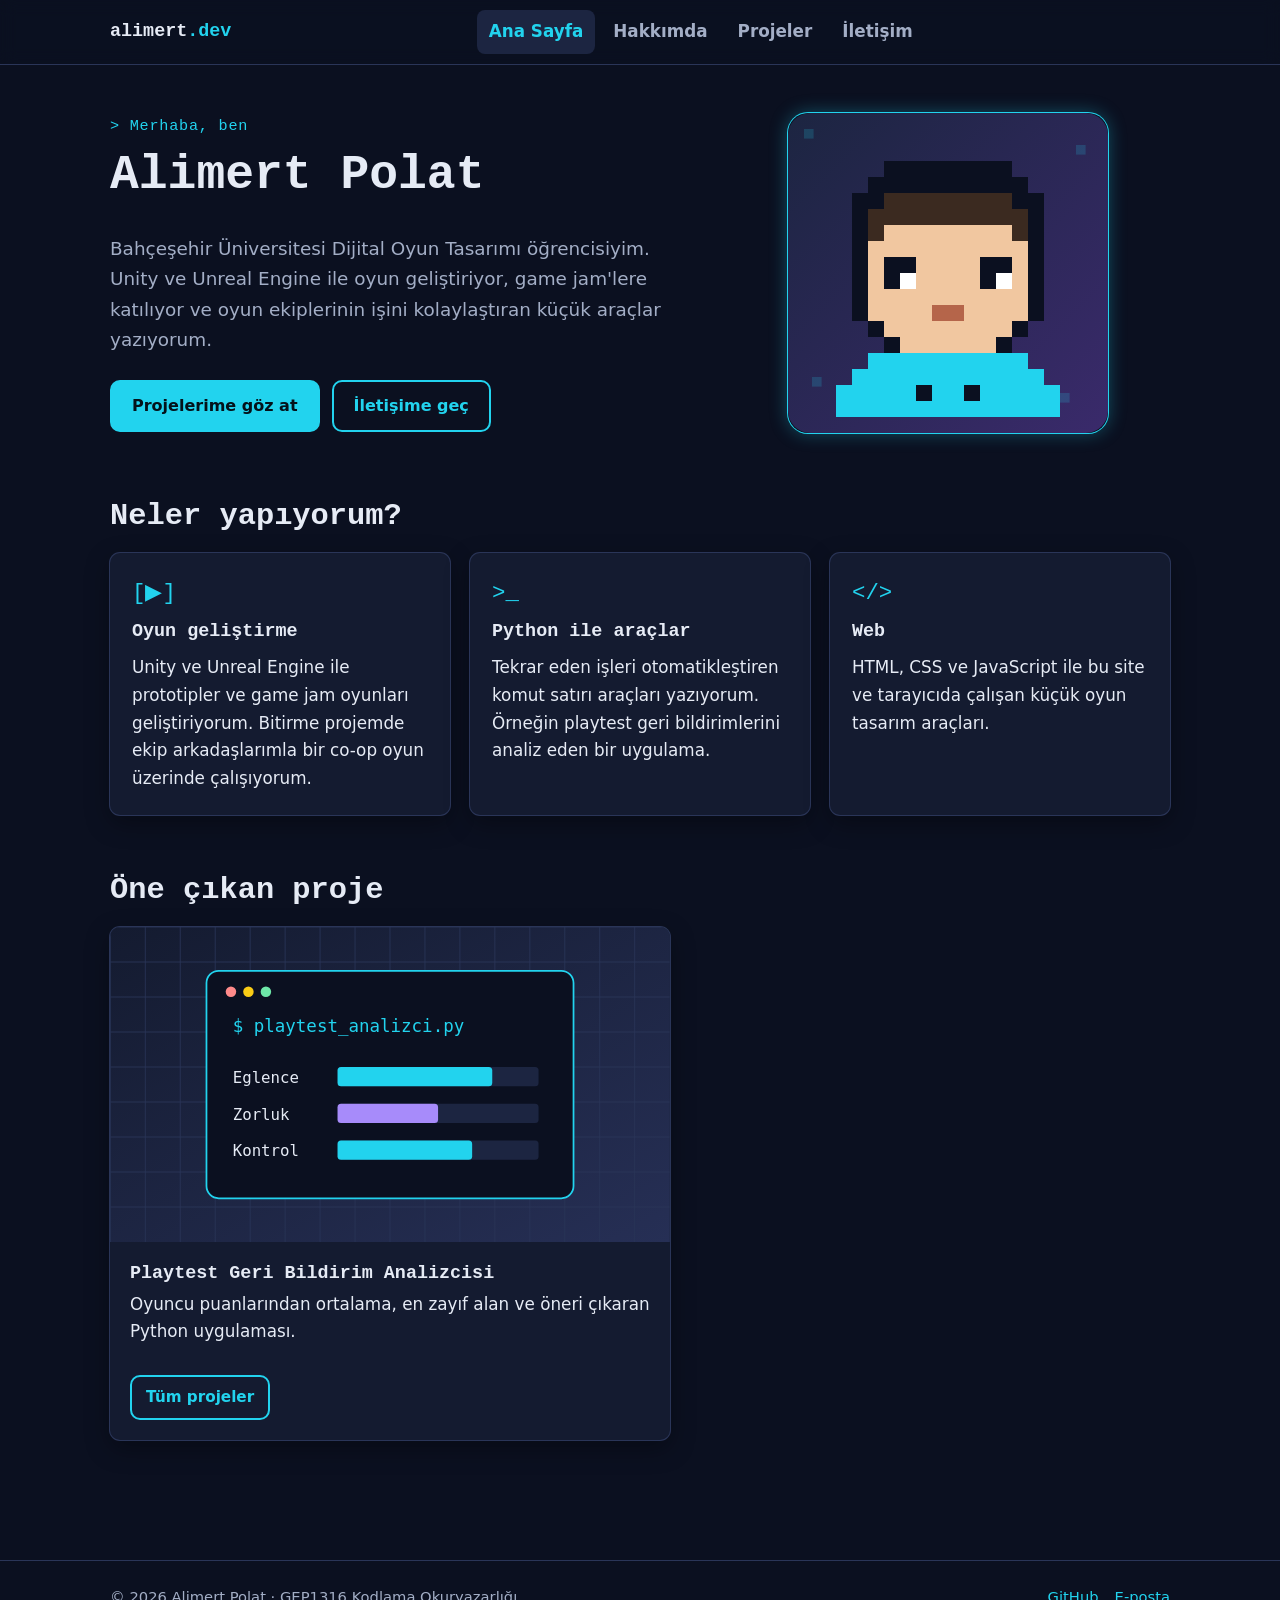
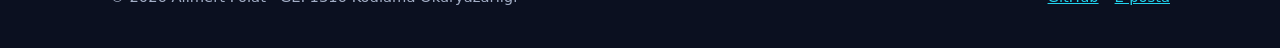
==== index.html @ 7de996af "Portfolyo: 4 sayfa, ortak stil, gorseller ve 3 mini proje Co-Authored-By: Claude Opus 5.5 <noreply@a" ====
<!DOCTYPE html>
<html lang="tr">
<head>
  <meta charset="UTF-8">
  <meta name="viewport" content="width=device-width, initial-scale=1">
  <title>Ana Sayfa | Alimert Polat</title>
  <meta name="description" content="Alimert Polat – Dijital Oyun Tasarımı öğrencisi. Projeler, oyunlar ve araçlar.">
  <link rel="icon" href="img/avatar.svg" type="image/svg+xml">
  <link rel="stylesheet" href="style.css">
</head>
<body>
  <a class="skip-link" href="#icerik">İçeriğe atla</a>

  <header class="site-header">
    <div class="container header-inner">
      <a class="logo" href="index.html">alimert<span>.dev</span></a>
      <nav class="site-nav" id="site-nav" aria-label="Ana menü">
        <ul class="nav-list">
          <li><a href="index.html" aria-current="page">Ana Sayfa</a></li>
          <li><a href="hakkimda.html">Hakkımda</a></li>
          <li><a href="projeler.html">Projeler</a></li>
          <li><a href="iletisim.html">İletişim</a></li>
        </ul>
      </nav>
      <div class="header-actions">
        <button class="icon-btn theme-toggle" type="button" aria-label="Açık temaya geç" hidden>☀</button>
        <button class="icon-btn menu-toggle" type="button" aria-label="Menüyü aç" aria-expanded="false" aria-controls="site-nav">☰</button>
      </div>
    </div>
  </header>

  <main id="icerik">
    <div class="container">
      <section class="hero" aria-labelledby="hero-baslik">
        <div>
          <p class="eyebrow">&gt; Merhaba, ben</p>
          <h1 id="hero-baslik">Alimert Polat</h1>
          <p class="lead">Bahçeşehir Üniversitesi Dijital Oyun Tasarımı öğrencisiyim. Unity ve Unreal Engine ile oyun geliştiriyor, game jam'lere katılıyor ve oyun ekiplerinin işini kolaylaştıran küçük araçlar yazıyorum.</p>
          <div class="hero-actions">
            <a class="btn btn-primary" href="projeler.html">Projelerime göz at</a>
            <a class="btn btn-ghost" href="iletisim.html">İletişime geç</a>
          </div>
        </div>
        <img class="hero-avatar" src="img/avatar.svg" alt="Alimert Polat'ı temsil eden, camgöbeği tişörtlü piksel sanatı karakter" width="320" height="320">
      </section>

      <section class="section" aria-labelledby="neler-baslik">
        <h2 id="neler-baslik">Neler yapıyorum?</h2>
        <div class="grid">
          <article class="card">
            <p class="card-icon" aria-hidden="true">[▶]</p>
            <h3>Oyun geliştirme</h3>
            <p>Unity ve Unreal Engine ile prototipler ve game jam oyunları geliştiriyorum. Bitirme projemde ekip arkadaşlarımla bir co-op oyun üzerinde çalışıyorum.</p>
          </article>
          <article class="card">
            <p class="card-icon" aria-hidden="true">&gt;_</p>
            <h3>Python ile araçlar</h3>
            <p>Tekrar eden işleri otomatikleştiren komut satırı araçları yazıyorum. Örneğin playtest geri bildirimlerini analiz eden bir uygulama.</p>
          </article>
          <article class="card">
            <p class="card-icon" aria-hidden="true">&lt;/&gt;</p>
            <h3>Web</h3>
            <p>HTML, CSS ve JavaScript ile bu site ve tarayıcıda çalışan küçük oyun tasarım araçları.</p>
          </article>
        </div>
      </section>

      <section class="section" aria-labelledby="son-baslik">
        <h2 id="son-baslik">Öne çıkan proje</h2>
        <article class="card project-card" style="max-width:560px">
          <img src="img/proje-playtest.svg" alt="Terminal penceresinde Eğlence, Zorluk ve Kontrol puanlarını gösteren çubuk grafik" width="640" height="360">
          <div class="project-body">
            <h3>Playtest Geri Bildirim Analizcisi</h3>
            <p>Oyuncu puanlarından ortalama, en zayıf alan ve öneri çıkaran Python uygulaması.</p>
            <div class="project-links">
              <a class="btn btn-ghost" href="projeler.html">Tüm projeler</a>
            </div>
          </div>
        </article>
      </section>
    </div>
  </main>

  <footer class="site-footer">
    <div class="container footer-inner">
      <p>© 2026 Alimert Polat · GEP1316 Kodlama Okuryazarlığı</p>
      <ul>
        <li><a href="https://github.com/almpolat">GitHub</a></li>
        <li><a href="mailto:alimert.polat@bahcesehir.edu.tr">E-posta</a></li>
      </ul>
    </div>
  </footer>

  <script src="script.js"></script>
</body>
</html>
---- style.css ----
/* =========================================================
   Alimert Polat – Portfolyo | Ortak stil dosyası
   Tema: "Oyun stüdyosu" (koyu) – açık tema data-theme ile
   ========================================================= */

/* ---------- Renk ve yazı tipi değişkenleri ---------- */
:root {
  --bg: #0b1020;
  --surface: #141b30;
  --surface-2: #1c2541;
  --text: #e6ebf5;
  --muted: #a3aec6;
  --accent: #22d3ee;      /* camgöbeği */
  --accent-2: #a78bfa;    /* mor */
  --accent-text: #04121a; /* vurgu üstündeki yazı */
  --border: #2a3558;
  --error: #ff8a8a;
  --success: #6ee7a8;
  --shadow: 0 0 0 1px var(--border), 0 8px 24px rgba(0, 0, 0, .35);
  --glow: 0 0 0 1px var(--accent), 0 0 18px rgba(34, 211, 238, .35);

  --font-body: "Segoe UI", system-ui, -apple-system, Roboto, Arial, sans-serif;
  --font-head: Consolas, "Cascadia Mono", "Courier New", monospace;
  --radius: 10px;
  --max: 1100px;
}

:root[data-theme="light"] {
  --bg: #f5f7fb;
  --surface: #ffffff;
  --surface-2: #eef2f8;
  --text: #111827;
  --muted: #4b5563;
  --accent: #0e7490;
  --accent-2: #6d28d9;
  --accent-text: #ffffff;
  --border: #d4dbe7;
  --error: #b91c1c;
  --success: #047857;
  --shadow: 0 0 0 1px var(--border), 0 6px 18px rgba(17, 24, 39, .08);
  --glow: 0 0 0 2px var(--accent), 0 6px 18px rgba(14, 116, 144, .18);
}

/* ---------- Temel ---------- */
*, *::before, *::after { box-sizing: border-box; }

html { scroll-behavior: smooth; }

body {
  margin: 0;
  background: var(--bg);
  color: var(--text);
  font-family: var(--font-body);
  font-size: 1.05rem;
  line-height: 1.65;
  min-height: 100vh;
  display: flex;
  flex-direction: column;
}

img { max-width: 100%; height: auto; display: block; }

/* hidden özniteliği, display tanımlı öğelerde de gerçekten gizlesin */
[hidden] { display: none !important; }

a { color: var(--accent); }
a:hover { text-decoration-thickness: 2px; }

h1, h2, h3 {
  font-family: var(--font-head);
  line-height: 1.25;
  margin: 0 0 .6em;
}
h1 { font-size: clamp(2rem, 5vw, 3rem); }
h2 { font-size: clamp(1.4rem, 3vw, 1.9rem); }
h3 { font-size: 1.15rem; }

p { margin: 0 0 1em; }

.container {
  width: 100%;
  max-width: var(--max);
  margin: 0 auto;
  padding: 0 20px;
}

/* Klavye kullanıcıları için görünür odak */
:focus-visible {
  outline: 3px solid var(--accent);
  outline-offset: 3px;
  border-radius: 4px;
}

/* "İçeriğe atla" bağlantısı: sadece klavyeyle odaklanınca görünür */
.skip-link {
  position: absolute;
  left: 12px;
  top: -60px;
  background: var(--accent);
  color: var(--accent-text);
  padding: 10px 16px;
  border-radius: var(--radius);
  font-weight: 700;
  z-index: 100;
}
.skip-link:focus { top: 12px; }

.visually-hidden {
  position: absolute !important;
  width: 1px; height: 1px;
  overflow: hidden;
  clip: rect(0 0 0 0);
  white-space: nowrap;
}

/* ---------- Üst bilgi ve menü ---------- */
.site-header {
  position: sticky;
  top: 0;
  z-index: 50;
  background: color-mix(in srgb, var(--bg) 88%, transparent);
  backdrop-filter: blur(8px);
  border-bottom: 1px solid var(--border);
}

.header-inner {
  display: flex;
  align-items: center;
  justify-content: space-between;
  gap: 16px;
  min-height: 64px;
}

.logo {
  font-family: var(--font-head);
  font-weight: 700;
  font-size: 1.15rem;
  color: var(--text);
  text-decoration: none;
}
.logo span { color: var(--accent); }

.nav-list {
  list-style: none;
  display: flex;
  gap: 6px;
  margin: 0;
  padding: 0;
}

.nav-list a {
  display: block;
  padding: 8px 12px;
  border-radius: 8px;
  color: var(--muted);
  text-decoration: none;
  font-weight: 600;
}
.nav-list a:hover { color: var(--text); background: var(--surface-2); }
.nav-list a[aria-current="page"] { color: var(--accent); background: var(--surface-2); }

.header-actions { display: flex; align-items: center; gap: 8px; }

.icon-btn {
  display: inline-flex;
  align-items: center;
  justify-content: center;
  width: 42px;
  height: 42px;
  border-radius: 8px;
  border: 1px solid var(--border);
  background: var(--surface);
  color: var(--text);
  font-size: 1.1rem;
  cursor: pointer;
}
.icon-btn:hover { border-color: var(--accent); }

.menu-toggle { display: none; }

/* ---------- Butonlar ---------- */
.btn {
  display: inline-block;
  padding: 11px 20px;
  border-radius: var(--radius);
  border: 2px solid var(--accent);
  font-weight: 700;
  font-size: 1rem;
  text-decoration: none;
  cursor: pointer;
  font-family: var(--font-body);
}
.btn-primary { background: var(--accent); color: var(--accent-text); }
.btn-primary:hover { box-shadow: var(--glow); }
.btn-ghost { background: transparent; color: var(--accent); }
.btn-ghost:hover { background: var(--surface-2); }

/* ---------- Ana içerik ---------- */
main { flex: 1; padding: 48px 0 64px; }

.section { margin-bottom: 56px; }

.eyebrow {
  font-family: var(--font-head);
  color: var(--accent);
  font-size: .95rem;
  letter-spacing: .05em;
  margin-bottom: .4em;
}

.lead { font-size: 1.15rem; color: var(--muted); max-width: 60ch; }

/* Ana sayfa giriş alanı */
.hero {
  display: grid;
  grid-template-columns: 1.3fr 1fr;
  gap: 40px;
  align-items: center;
  margin-bottom: 64px;
}
.hero-actions { display: flex; flex-wrap: wrap; gap: 12px; margin-top: 24px; }
.hero-avatar {
  justify-self: center;
  width: min(320px, 100%);
  border-radius: 20px;
  box-shadow: var(--glow);
}

/* ---------- Kartlar ---------- */
.grid {
  display: grid;
  grid-template-columns: repeat(3, 1fr);
  gap: 20px;
}

.card {
  background: var(--surface);
  border-radius: var(--radius);
  box-shadow: var(--shadow);
  padding: 22px;
  transition: box-shadow .2s, transform .2s;
}
.card:hover { box-shadow: var(--glow); }
.card p:last-child { margin-bottom: 0; }

.card-icon {
  font-family: var(--font-head);
  color: var(--accent);
  font-size: 1.4rem;
  margin-bottom: 8px;
}

/* Proje kartları */
.project-card { display: flex; flex-direction: column; padding: 0; overflow: hidden; }
.project-card img { aspect-ratio: 16 / 9; object-fit: cover; width: 100%; background: var(--surface-2); }
.project-body { padding: 20px; display: flex; flex-direction: column; flex: 1; }
.project-body h3 { margin-bottom: .3em; }

.tags { display: flex; flex-wrap: wrap; gap: 6px; margin-bottom: 12px; padding: 0; list-style: none; }
.tag {
  font-family: var(--font-head);
  font-size: .8rem;
  padding: 2px 10px;
  border-radius: 999px;
  border: 1px solid var(--accent-2);
  color: var(--accent-2);
}

.learned {
  border-left: 3px solid var(--accent);
  padding-left: 12px;
  color: var(--muted);
  font-size: .97rem;
}
.project-links { display: flex; flex-wrap: wrap; gap: 10px; margin-top: auto; padding-top: 12px; }
.project-links .btn { padding: 8px 14px; font-size: .95rem; }

/* Proje filtresi ve arama */
.toolbar {
  display: flex;
  flex-wrap: wrap;
  gap: 12px;
  align-items: center;
  justify-content: space-between;
  margin-bottom: 24px;
}
.filter-group { display: flex; flex-wrap: wrap; gap: 8px; }
.filter-btn {
  padding: 8px 16px;
  border-radius: 999px;
  border: 1px solid var(--border);
  background: var(--surface);
  color: var(--text);
  font-weight: 600;
  cursor: pointer;
  font-family: var(--font-body);
  font-size: .95rem;
}
.filter-btn[aria-pressed="true"] { background: var(--accent); color: var(--accent-text); border-color: var(--accent); }

.search-box input { min-width: 240px; }
.empty-msg { color: var(--muted); }

/* Hakkımda */
.about-grid { display: grid; grid-template-columns: 2fr 1fr; gap: 32px; align-items: start; }
.timeline { list-style: none; padding: 0; margin: 0; }
.timeline li { padding: 0 0 18px 20px; border-left: 2px solid var(--border); position: relative; }
.timeline li::before {
  content: "";
  position: absolute; left: -7px; top: 6px;
  width: 12px; height: 12px; border-radius: 3px;
  background: var(--accent);
}
.skill-list { list-style: none; padding: 0; margin: 0; display: flex; flex-wrap: wrap; gap: 8px; }
.skill-list li { background: var(--surface-2); border-radius: 8px; padding: 6px 12px; font-size: .95rem; }

/* ---------- Form ---------- */
.contact-grid { display: grid; grid-template-columns: 3fr 2fr; gap: 32px; align-items: start; }

.form-group { margin-bottom: 18px; }
label { display: block; font-weight: 600; margin-bottom: 6px; }
.optional { color: var(--muted); font-weight: 400; }

input[type="text"], input[type="email"], input[type="search"], input[type="number"], textarea, select {
  width: 100%;
  padding: 11px 14px;
  border-radius: 8px;
  border: 1px solid var(--border);
  background: var(--surface-2);
  color: var(--text);
  font: inherit;
}
input:focus-visible, textarea:focus-visible { border-color: var(--accent); }
textarea { min-height: 140px; resize: vertical; }

[aria-invalid="true"] { border-color: var(--error) !important; }
.error-msg { color: var(--error); font-size: .92rem; margin-top: 6px; min-height: 1.2em; }
.char-count { color: var(--muted); font-size: .88rem; text-align: right; margin-top: 4px; }

.form-status {
  margin-top: 16px;
  padding: 12px 16px;
  border-radius: 8px;
  display: none;
}
.form-status.success { display: block; border: 1px solid var(--success); color: var(--success); }
.form-status.error { display: block; border: 1px solid var(--error); color: var(--error); }

.privacy-note {
  margin-top: 18px;
  font-size: .9rem;
  color: var(--muted);
  border-top: 1px solid var(--border);
  padding-top: 12px;
}

.contact-list { list-style: none; padding: 0; margin: 0; }
.contact-list li { margin-bottom: 12px; }

/* ---------- Mini proje sayfaları ---------- */
.tool-box { max-width: 640px; }
.big-output {
  font-family: var(--font-head);
  font-size: clamp(1.3rem, 4vw, 2rem);
  color: var(--accent);
  min-height: 2.6em;
  margin: 20px 0;
}
.inline-form { display: flex; flex-wrap: wrap; gap: 12px; align-items: end; }
.inline-form .form-group { margin-bottom: 0; }
.inline-form input, .inline-form select { width: auto; min-width: 120px; }

/* ---------- Alt bilgi ---------- */
.site-footer {
  border-top: 1px solid var(--border);
  padding: 24px 0;
  color: var(--muted);
  font-size: .92rem;
}
.footer-inner { display: flex; flex-wrap: wrap; gap: 12px; justify-content: space-between; }
.footer-inner ul { list-style: none; display: flex; gap: 16px; margin: 0; padding: 0; }

/* =========================================================
   DUYARLI TASARIM
   ========================================================= */

/* Tablet: 900px ve altı */
@media (max-width: 900px) {
  .grid { grid-template-columns: repeat(2, 1fr); }
  .hero { grid-template-columns: 1fr; text-align: center; }
  .hero .lead { margin-left: auto; margin-right: auto; }
  .hero-actions { justify-content: center; }
  .hero-avatar { order: -1; width: 220px; }
  .about-grid, .contact-grid { grid-template-columns: 1fr; }
}

/* Telefon: 640px ve altı */
@media (max-width: 640px) {
  main { padding-top: 32px; }
  .grid { grid-template-columns: 1fr; }
  .search-box, .search-box input { width: 100%; min-width: 0; }

  /* Mobil menü: JS çalışıyorsa menü düğmeyle açılır/kapanır */
  .js .menu-toggle { display: inline-flex; }
  .js .site-nav {
    display: none;
    position: absolute;
    top: 64px; left: 0; right: 0;
    background: var(--bg);
    border-bottom: 1px solid var(--border);
    padding: 12px 20px 20px;
  }
  .js .site-nav.open { display: block; }
  .site-nav .nav-list { flex-direction: column; }
  /* JS kapalıysa menü her zaman görünür, alt satıra iner */
  .header-inner { flex-wrap: wrap; }
  .footer-inner { flex-direction: column; }
}

/* Hareketi azaltmak isteyen kullanıcılar için */
@media (prefers-reduced-motion: reduce) {
  html { scroll-behavior: auto; }
  * { transition: none !important; animation: none !important; }
}
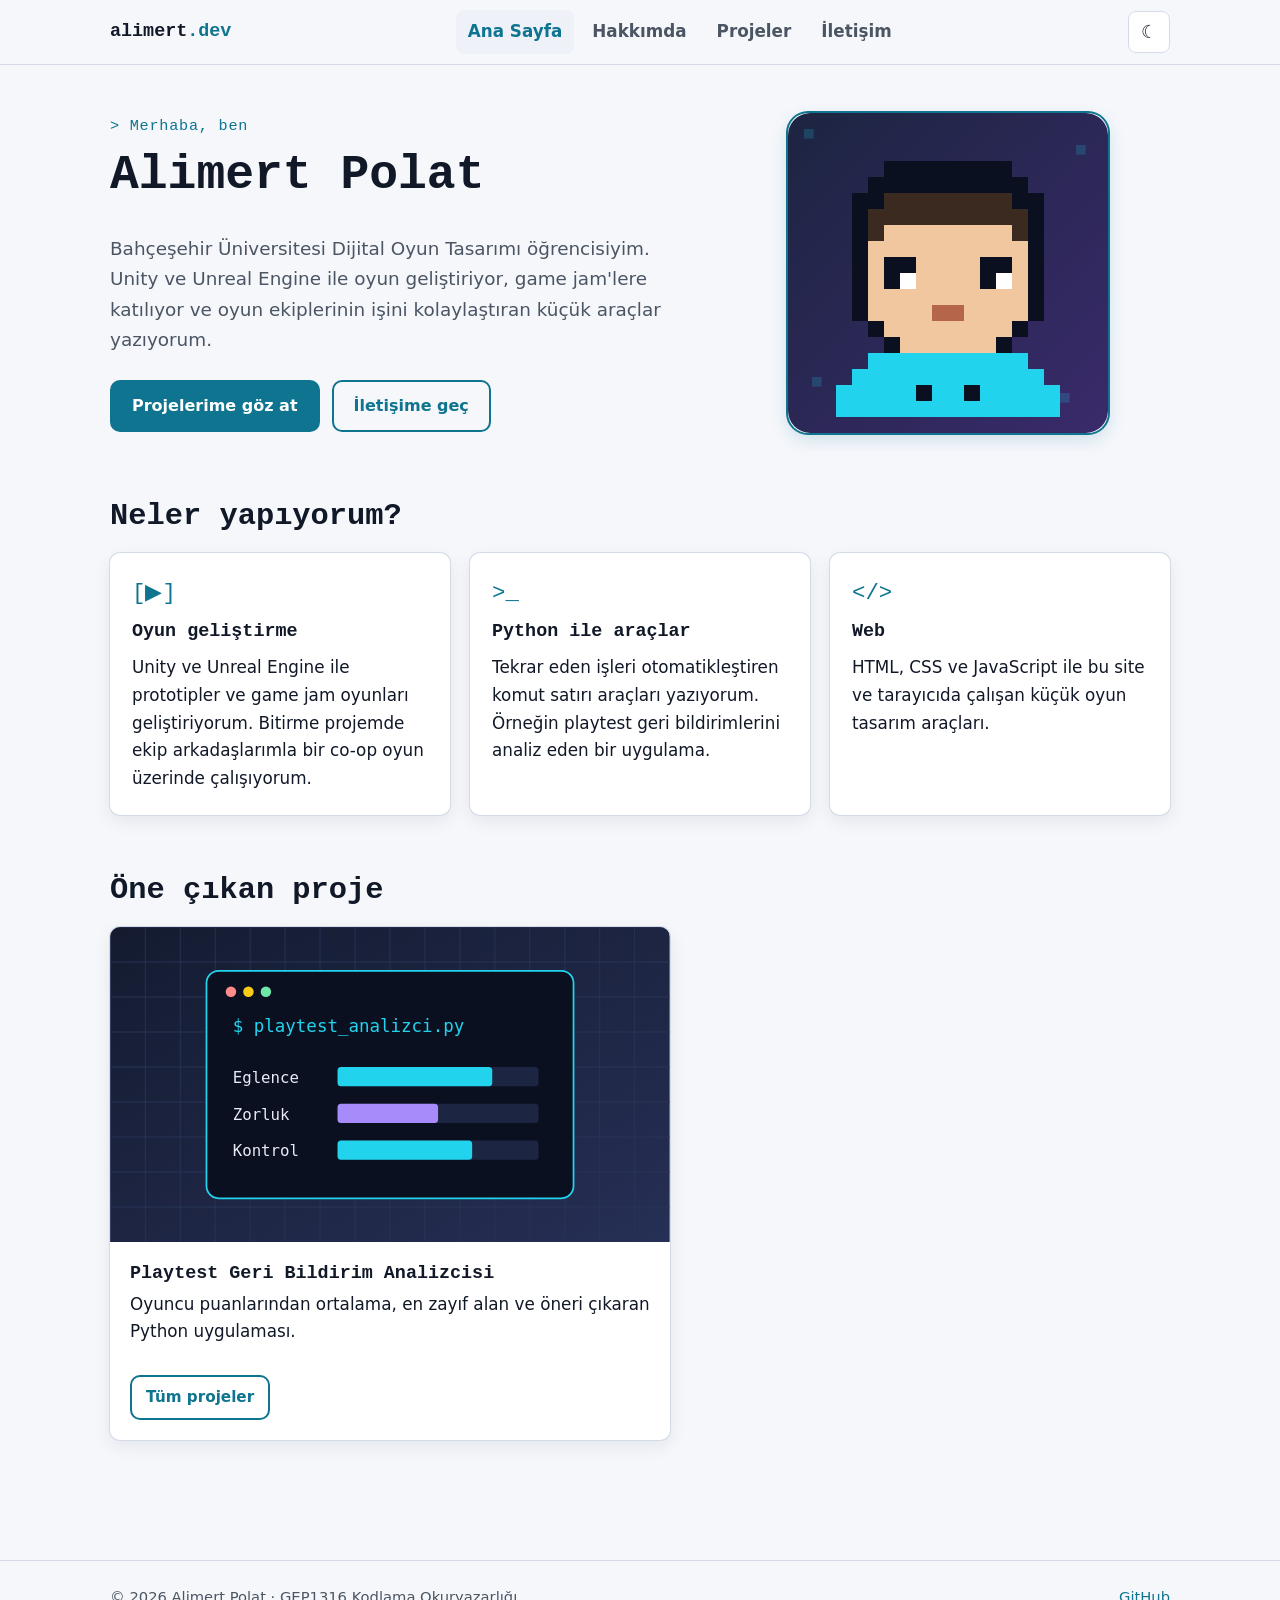
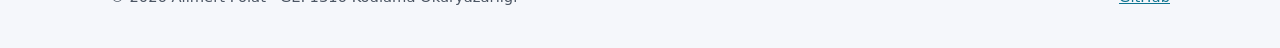
==== commit 4cf93d22: "Erisilebilirlik ve guvenlik duzeltmeleri: mobil menu odagi, baslik sirasi, link metinleri, CSP, e-po" ====
--- a/index.html
+++ b/index.html
@@ -5,6 +5,8 @@
   <meta name="viewport" content="width=device-width, initial-scale=1">
   <title>Ana Sayfa | Alimert Polat</title>
   <meta name="description" content="Alimert Polat – Dijital Oyun Tasarımı öğrencisi. Projeler, oyunlar ve araçlar.">
+  <!-- Güvenlik: sadece bu siteden gelen script, stil ve görsellere izin verilir; form hiçbir yere gönderilemez -->
+  <meta http-equiv="Content-Security-Policy" content="default-src 'self'; script-src 'self'; style-src 'self'; img-src 'self'; form-action 'none'; base-uri 'self'; object-src 'none'">
   <link rel="icon" href="img/avatar.svg" type="image/svg+xml">
   <link rel="stylesheet" href="style.css">
 </head>
@@ -67,7 +69,7 @@
 
       <section class="section" aria-labelledby="son-baslik">
         <h2 id="son-baslik">Öne çıkan proje</h2>
-        <article class="card project-card" style="max-width:560px">
+        <article class="card project-card featured">
           <img src="img/proje-playtest.svg" alt="Terminal penceresinde Eğlence, Zorluk ve Kontrol puanlarını gösteren çubuk grafik" width="640" height="360">
           <div class="project-body">
             <h3>Playtest Geri Bildirim Analizcisi</h3>
@@ -86,7 +88,6 @@
       <p>© 2026 Alimert Polat · GEP1316 Kodlama Okuryazarlığı</p>
       <ul>
         <li><a href="https://github.com/almpolat">GitHub</a></li>
-        <li><a href="mailto:alimert.polat@bahcesehir.edu.tr">E-posta</a></li>
       </ul>
     </div>
   </footer>
--- a/style.css
+++ b/style.css
@@ -255,6 +255,7 @@
 .project-card img { aspect-ratio: 16 / 9; object-fit: cover; width: 100%; background: var(--surface-2); }
 .project-body { padding: 20px; display: flex; flex-direction: column; flex: 1; }
 .project-body h3 { margin-bottom: .3em; }
+.project-card.featured { max-width: 560px; }
 
 .tags { display: flex; flex-wrap: wrap; gap: 6px; margin-bottom: 12px; padding: 0; list-style: none; }
 .tag {
